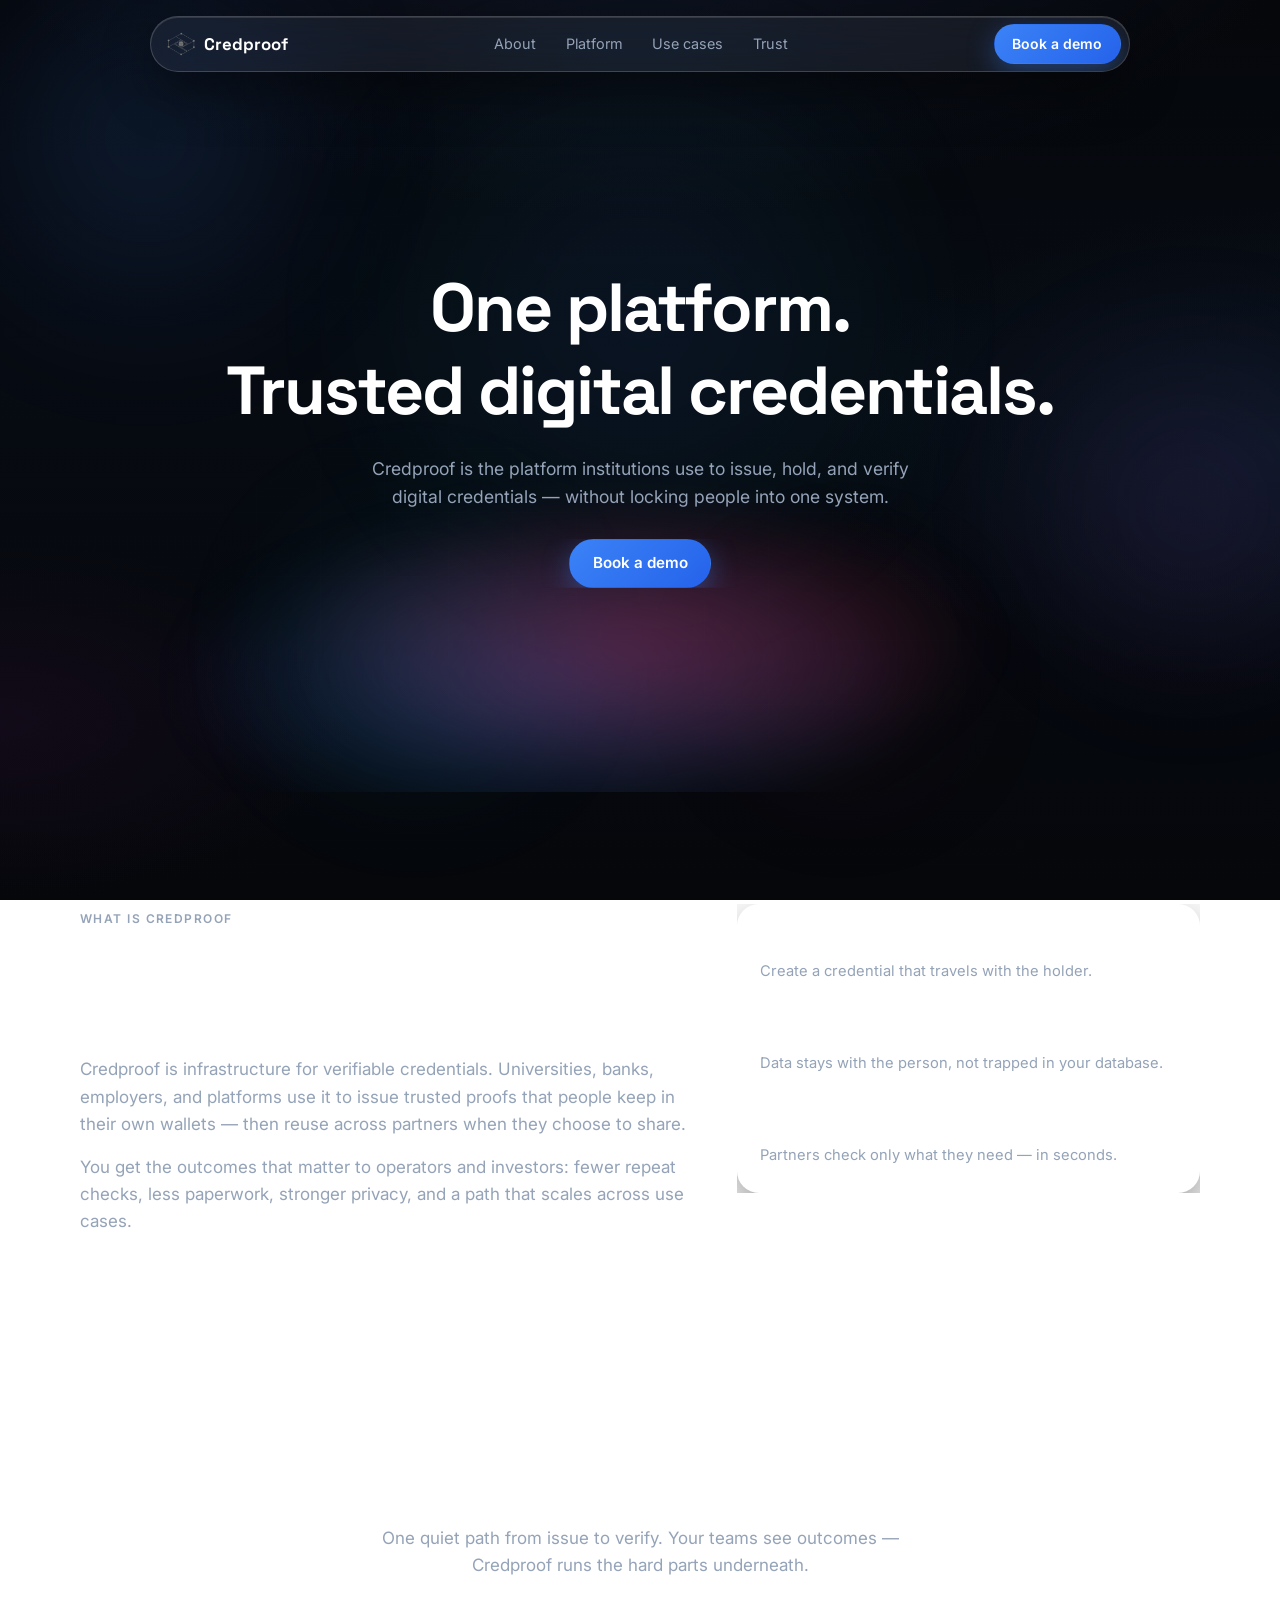
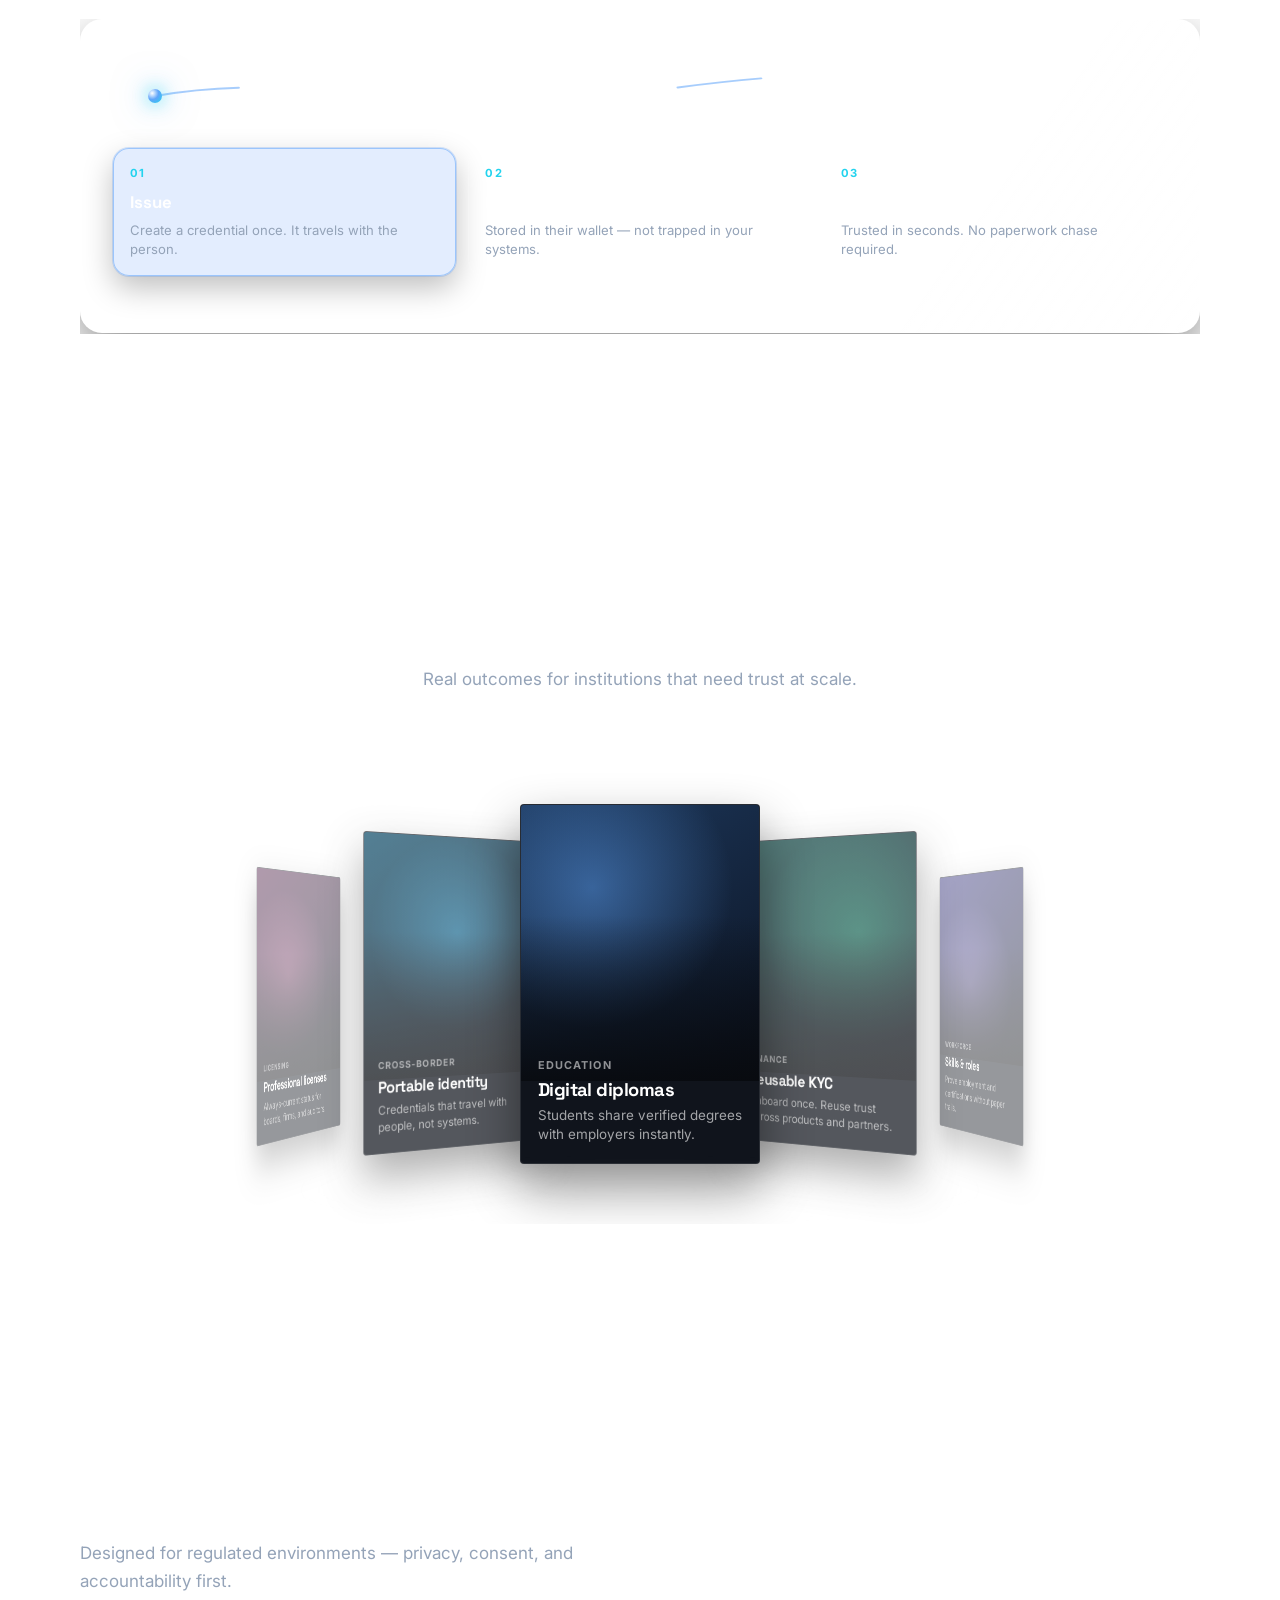
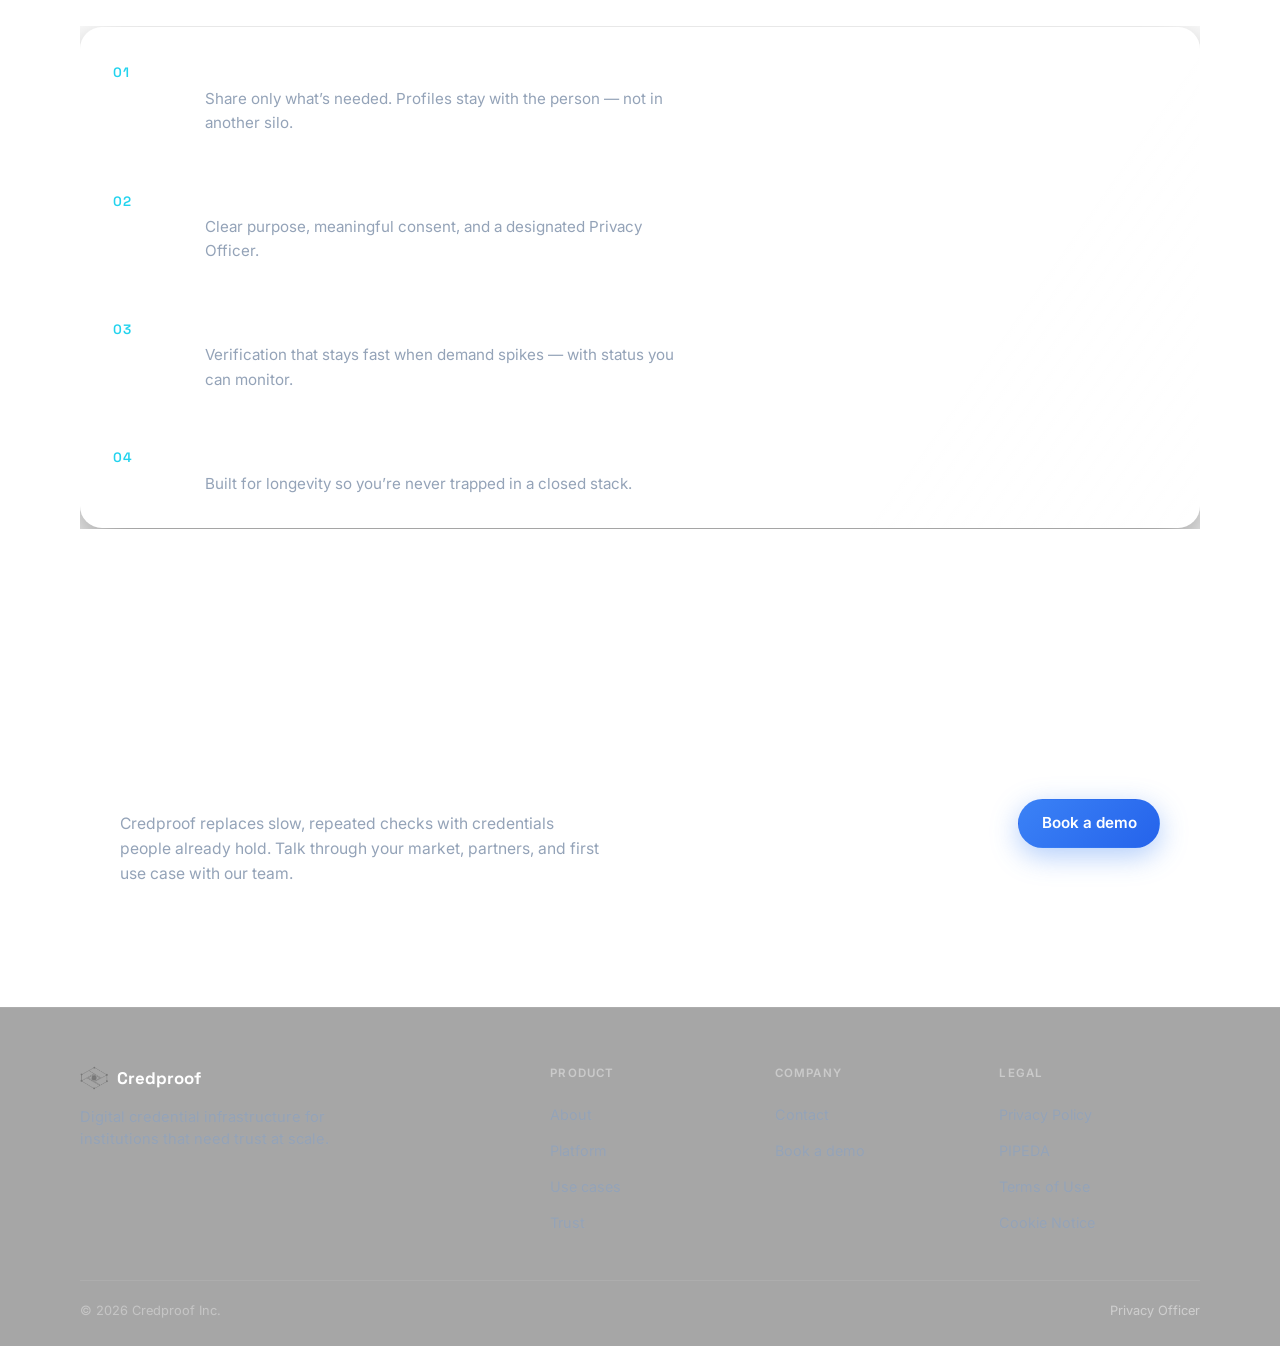
==== index.html @ b6bbc630 "init" ====
<!DOCTYPE html>
<html lang="en">
<head>
  <meta charset="UTF-8">
  <meta name="viewport" content="width=device-width, initial-scale=1.0">
  <meta name="description" content="Credproof — one platform to issue, hold, and verify digital credentials worldwide.">
  <title>Credproof — Digital Credentials, Made Simple</title>
  <link rel="preconnect" href="https://fonts.googleapis.com">
  <link rel="preconnect" href="https://fonts.gstatic.com" crossorigin>
  <link href="https://fonts.googleapis.com/css2?family=Inter:wght@400;500;600&family=Space+Grotesk:wght@500;600;700&display=swap" rel="stylesheet">
  <link rel="icon" href="assets/credproof-logo.png" type="image/png">
  <link rel="stylesheet" href="css/styles.css">
</head>
<body>
  <a class="sr-only" href="#main">Skip to content</a>

  <div class="ambient" aria-hidden="true">
    <div class="cursor-glow" id="cursor-glow"></div>
    <span class="orb orb-1"></span>
    <span class="orb orb-2"></span>
    <span class="orb orb-3"></span>
    <span class="orb orb-4"></span>
    <div class="bg-mesh"></div>
  </div>

  <header class="site-header" id="site-header">
    <div class="header-shell glass">
      <a href="#top" class="brand" aria-label="Credproof home">
        <img class="brand-mark" src="assets/credproof-logo.png" width="28" height="28" alt="">
        <span>Credproof</span>
      </a>

      <nav class="nav-desktop" aria-label="Primary">
        <a href="#about">About</a>
        <a href="#platform">Platform</a>
        <a href="#use-cases">Use cases</a>
        <a href="#trust">Trust</a>
      </nav>

      <div class="header-actions">
        <a href="#footer-cta" class="btn btn-primary btn-sm">Book a demo</a>
        <button class="nav-mobile-toggle" type="button" aria-label="Open menu" aria-expanded="false" aria-controls="mobile-nav">
          <svg class="icon-open" viewBox="0 0 24 24" fill="none" stroke="currentColor" stroke-width="1.75" aria-hidden="true"><path d="M4 7h16M4 12h16M4 17h16"/></svg>
          <svg class="icon-close" viewBox="0 0 24 24" fill="none" stroke="currentColor" stroke-width="1.75" aria-hidden="true"><path d="M6 6l12 12M18 6L6 18"/></svg>
        </button>
      </div>
    </div>
  </header>

  <div class="mobile-nav" id="mobile-nav" hidden>
    <nav aria-label="Mobile">
      <a href="#about">About</a>
      <a href="#platform">Platform</a>
      <a href="#use-cases">Use cases</a>
      <a href="#trust">Trust</a>
    </nav>
    <a href="#footer-cta" class="btn btn-primary">Book a demo</a>
  </div>

  <main id="main">
    <section id="top" class="hero">
      <div class="hero-glow" aria-hidden="true"></div>
      <div class="container hero-inner">
        <h1 class="hero-title" aria-label="One platform. Trusted digital credentials.">
          <span class="type-line" id="type-line-1"></span>
          <span class="type-line" id="type-line-2"></span>
        </h1>
        <p class="hero-sub reveal">
          Credproof is the platform institutions use to issue, hold, and verify
          digital credentials — without locking people into one system.
        </p>
        <div class="hero-actions reveal">
          <a href="#footer-cta" class="btn btn-primary btn-glow">Book a demo</a>
        </div>
      </div>
    </section>

    <!-- What is Credproof -->
    <section id="about" class="section about">
      <div class="container about-grid">
        <div class="about-copy reveal">
          <p class="eyebrow">What is Credproof</p>
          <h2 class="section-title">Digital credentials, without the lock-in</h2>
          <p>
            Credproof is infrastructure for verifiable credentials. Universities, banks,
            employers, and platforms use it to issue trusted proofs that people keep in
            their own wallets — then reuse across partners when they choose to share.
          </p>
          <p>
            You get the outcomes that matter to operators and investors: fewer repeat checks,
            less paperwork, stronger privacy, and a path that scales across use cases.
          </p>
        </div>
        <ul class="about-points glass reveal">
          <li>
            <strong>Issue once</strong>
            <span>Create a credential that travels with the holder.</span>
          </li>
          <li>
            <strong>Hold privately</strong>
            <span>Data stays with the person, not trapped in your database.</span>
          </li>
          <li>
            <strong>Verify fast</strong>
            <span>Partners check only what they need — in seconds.</span>
          </li>
        </ul>
      </div>
    </section>

    <!-- Platform — unique journey rail -->
    <section id="platform" class="section platform">
      <div class="container">
        <h2 class="section-title centered reveal">Keep the complexity hidden</h2>
        <p class="section-lead centered reveal">
          One quiet path from issue to verify. Your teams see outcomes —
          Credproof runs the hard parts underneath.
        </p>

        <div class="journey glass reveal" id="journey">
          <div class="panel-shine" aria-hidden="true"></div>

          <div class="journey-rail" aria-hidden="true">
            <svg class="journey-path" viewBox="0 0 1000 120" preserveAspectRatio="none">
              <path class="journey-path-track" d="M40 60 C 200 20, 300 100, 480 60 S 760 20, 960 60"/>
              <path class="journey-path-glow" d="M40 60 C 200 20, 300 100, 480 60 S 760 20, 960 60"/>
            </svg>
            <span class="journey-bead" id="journey-bead"></span>
          </div>

          <div class="journey-stations" id="journey-stations" role="tablist" aria-label="How Credproof works">
            <button class="journey-station is-active" type="button" role="tab" aria-selected="true" data-step="0">
              <span class="station-num">01</span>
              <strong>Issue</strong>
              <p>Create a credential once. It travels with the person.</p>
            </button>
            <button class="journey-station" type="button" role="tab" aria-selected="false" data-step="1">
              <span class="station-num">02</span>
              <strong>Hold</strong>
              <p>Stored in their wallet — not trapped in your systems.</p>
            </button>
            <button class="journey-station" type="button" role="tab" aria-selected="false" data-step="2">
              <span class="station-num">03</span>
              <strong>Verify</strong>
              <p>Trusted in seconds. No paperwork chase required.</p>
            </button>
          </div>
        </div>
      </div>
    </section>

    <!-- Use cases — curved coverflow -->
    <section id="use-cases" class="section use-cases">
      <div class="container">
        <h2 class="section-title centered reveal">Where Credproof fits</h2>
        <p class="section-lead centered reveal">Real outcomes for institutions that need trust at scale.</p>
      </div>

      <div class="coverflow reveal" id="coverflow" aria-label="Use cases carousel">
        <div class="coverflow-viewport">
          <div class="coverflow-track" id="coverflow-track">
            <article class="cover-card" data-tone="edu">
              <div class="cover-media"></div>
              <div class="cover-body">
                <span class="cover-tag">Education</span>
                <h3>Digital diplomas</h3>
                <p>Students share verified degrees with employers instantly.</p>
              </div>
            </article>
            <article class="cover-card" data-tone="fin">
              <div class="cover-media"></div>
              <div class="cover-body">
                <span class="cover-tag">Finance</span>
                <h3>Reusable KYC</h3>
                <p>Onboard once. Reuse trust across products and partners.</p>
              </div>
            </article>
            <article class="cover-card" data-tone="work">
              <div class="cover-media"></div>
              <div class="cover-body">
                <span class="cover-tag">Workforce</span>
                <h3>Skills &amp; roles</h3>
                <p>Prove employment and certifications without paper trails.</p>
              </div>
            </article>
            <article class="cover-card" data-tone="access">
              <div class="cover-media"></div>
              <div class="cover-body">
                <span class="cover-tag">Access</span>
                <h3>Age &amp; membership</h3>
                <p>Confirm eligibility at the door — privacy intact.</p>
              </div>
            </article>
            <article class="cover-card" data-tone="license">
              <div class="cover-media"></div>
              <div class="cover-body">
                <span class="cover-tag">Licensing</span>
                <h3>Professional licenses</h3>
                <p>Always-current status for boards, firms, and auditors.</p>
              </div>
            </article>
            <article class="cover-card" data-tone="border">
              <div class="cover-media"></div>
              <div class="cover-body">
                <span class="cover-tag">Cross-border</span>
                <h3>Portable identity</h3>
                <p>Credentials that travel with people, not systems.</p>
              </div>
            </article>
          </div>
          <div class="coverflow-reflection" aria-hidden="true"></div>
        </div>
      </div>
    </section>

    <!-- Trust -->
    <section id="trust" class="section trust">
      <div class="container">
        <div class="trust-head reveal">
          <h2 class="section-title">Trust is infrastructure</h2>
          <p class="section-lead">
            Designed for regulated environments — privacy, consent, and accountability first.
          </p>
        </div>

        <div class="trust-board glass reveal">
          <div class="panel-shine" aria-hidden="true"></div>
          <div class="trust-row">
            <span class="trust-index">01</span>
            <div class="trust-copy">
              <h3>Privacy by default</h3>
              <p>Share only what’s needed. Profiles stay with the person — not in another silo.</p>
            </div>
          </div>
          <div class="trust-row">
            <span class="trust-index">02</span>
            <div class="trust-copy">
              <h3>PIPEDA-aligned</h3>
              <p>Clear purpose, meaningful consent, and a designated Privacy Officer.</p>
            </div>
          </div>
          <div class="trust-row">
            <span class="trust-index">03</span>
            <div class="trust-copy">
              <h3>Reliable under load</h3>
              <p>Verification that stays fast when demand spikes — with status you can monitor.</p>
            </div>
          </div>
          <div class="trust-row">
            <span class="trust-index">04</span>
            <div class="trust-copy">
              <h3>Open standards</h3>
              <p>Built for longevity so you’re never trapped in a closed stack.</p>
            </div>
          </div>
        </div>
      </div>
    </section>

    <!-- Final CTA -->
    <section id="footer-cta" class="section final-cta">
      <div class="container">
        <div class="final-cta-band reveal">
          <div class="final-cta-copy">
            <h2>Less paperwork. More confidence.</h2>
            <p>
              Credproof replaces slow, repeated checks with credentials people already hold.
              Talk through your market, partners, and first use case with our team.
            </p>
          </div>
          <a href="mailto:demo@credproof.io" class="btn btn-primary btn-glow">Book a demo</a>
        </div>
      </div>
    </section>
  </main>

  <footer class="site-footer">
    <div class="container">
      <div class="footer-main">
        <div class="footer-brand">
          <a href="#top" class="brand" aria-label="Credproof home">
            <img class="brand-mark" src="assets/credproof-logo.png" width="28" height="28" alt="">
            <span>Credproof</span>
          </a>
          <p>Digital credential infrastructure for institutions that need trust at scale.</p>
        </div>
        <div class="footer-cols">
          <div>
            <h4>Product</h4>
            <a href="#about">About</a>
            <a href="#platform">Platform</a>
            <a href="#use-cases">Use cases</a>
            <a href="#trust">Trust</a>
          </div>
          <div>
            <h4>Company</h4>
            <a href="mailto:hello@credproof.io">Contact</a>
            <a href="mailto:demo@credproof.io">Book a demo</a>
          </div>
          <div>
            <h4>Legal</h4>
            <a href="privacy.html">Privacy Policy</a>
            <a href="privacy.html#pipeda">PIPEDA</a>
            <a href="privacy.html#terms">Terms of Use</a>
            <a href="privacy.html#cookies">Cookie Notice</a>
          </div>
        </div>
      </div>
      <div class="footer-bottom">
        <span>© 2026 Credproof Inc.</span>
        <a href="mailto:privacy@credproof.io">Privacy Officer</a>
      </div>
    </div>
  </footer>

  <script src="js/main.js" defer></script>
</body>
</html>
---- css/styles.css ----
/* Credproof — dark glassmorphism (mirror style) */

:root {
  --bg: #05070b;
  --bg-elevated: #0a0e14;
  --text: #f1f5f9;
  --text-muted: #94a3b8;
  --primary: #3b82f6;
  --primary-bright: #60a5fa;
  --accent: #22d3ee;
  --glass-bg: rgba(255, 255, 255, 0.06);
  --glass-bg-strong: rgba(255, 255, 255, 0.1);
  --glass-border: rgba(255, 255, 255, 0.18);
  --glass-highlight: rgba(255, 255, 255, 0.35);
  --radius-md: 16px;
  --radius-lg: 22px;
  --radius-xl: 28px;
  --radius-pill: 9999px;
  --font-display: "Space Grotesk", system-ui, -apple-system, sans-serif;
  --font-body: "Inter", system-ui, -apple-system, sans-serif;
  --ease: cubic-bezier(0.16, 1, 0.3, 1);
  --max: 1120px;
  --shadow-glass: 0 20px 50px rgba(0, 0, 0, 0.45), inset 0 1px 0 rgba(255, 255, 255, 0.12);
}

*,
*::before,
*::after {
  box-sizing: border-box;
  margin: 0;
  padding: 0;
}

html {
  scroll-behavior: smooth;
  scroll-padding-top: 96px;
}

@media (prefers-reduced-motion: reduce) {
  html {
    scroll-behavior: auto;
  }
}

body {
  font-family: var(--font-body);
  font-size: 1.0625rem;
  line-height: 1.6;
  color: var(--text);
  background:
    radial-gradient(ellipse 100% 80% at 50% -20%, #12182a 0%, transparent 55%),
    radial-gradient(ellipse 80% 60% at 100% 50%, #0a1520 0%, transparent 45%),
    radial-gradient(ellipse 70% 50% at 0% 80%, #120a18 0%, transparent 40%),
    linear-gradient(180deg, #05070b 0%, #070b12 40%, #05070b 100%);
  background-attachment: fixed;
  -webkit-font-smoothing: antialiased;
  overflow-x: hidden;
  min-height: 100vh;
  position: relative;
  isolation: isolate;
}

#main,
.site-header,
.site-footer,
.mobile-nav {
  position: relative;
  z-index: 1;
}

img,
svg {
  display: block;
  max-width: 100%;
}

a {
  color: inherit;
  text-decoration: none;
}

button {
  font: inherit;
  color: inherit;
  background: none;
  border: none;
  cursor: pointer;
}

h1,
h2,
h3 {
  font-family: var(--font-display);
  letter-spacing: -0.03em;
  line-height: 1.1;
  font-weight: 700;
}

:focus-visible {
  outline: 2px solid var(--primary-bright);
  outline-offset: 3px;
}

.sr-only {
  position: absolute;
  width: 1px;
  height: 1px;
  overflow: hidden;
  clip: rect(0, 0, 0, 0);
}

.container {
  width: min(100% - 2.5rem, var(--max));
  margin-inline: auto;
}

@media (min-width: 768px) {
  .container {
    width: min(100% - 4rem, var(--max));
  }
}

.section {
  padding-block: clamp(4rem, 10vw, 7rem);
  position: relative;
  z-index: 1;
}

.section + .section {
  /* keep clear air between major blocks */
  scroll-margin-top: 96px;
}

.section-title {
  font-size: clamp(1.75rem, 1.2rem + 2vw, 3rem);
  margin-bottom: 1rem;
  color: #fff;
}

.section-title.centered,
.section-lead.centered {
  text-align: center;
}

.section-lead {
  color: var(--text-muted);
  max-width: 36rem;
  margin-bottom: 2.5rem;
}

.section-lead.centered {
  margin-inline: auto;
}

.grad-text {
  background: linear-gradient(90deg, #60a5fa, #a78bfa, #22d3ee);
  background-size: 200% auto;
  -webkit-background-clip: text;
  background-clip: text;
  color: transparent;
  animation: gradient-shift 6s ease infinite;
}

@keyframes gradient-shift {
  0%,
  100% {
    background-position: 0% center;
  }
  50% {
    background-position: 100% center;
  }
}

/* Ambient orbs + cursor spotlight — always behind content */
.ambient {
  position: fixed;
  inset: 0;
  pointer-events: none;
  z-index: -1;
  overflow: hidden;
}

.bg-mesh {
  position: absolute;
  inset: 0;
  z-index: 1;
  background-image:
    linear-gradient(rgba(255, 255, 255, 0.02) 1px, transparent 1px),
    linear-gradient(90deg, rgba(255, 255, 255, 0.02) 1px, transparent 1px);
  background-size: 64px 64px;
  mask-image: radial-gradient(ellipse at center, #000 20%, transparent 75%);
  opacity: 0.35;
}

.cursor-glow {
  position: absolute;
  width: 720px;
  height: 720px;
  left: 0;
  top: 0;
  margin-left: -360px;
  margin-top: -360px;
  border-radius: 50%;
  background: radial-gradient(
    circle,
    rgba(59, 130, 246, 0.16) 0%,
    rgba(34, 211, 238, 0.06) 40%,
    transparent 70%
  );
  filter: blur(40px);
  opacity: 0.55;
  will-change: transform;
  z-index: 0;
}

.orb {
  position: absolute;
  border-radius: 50%;
  filter: blur(80px);
  opacity: 0.38;
  animation: orb-drift 18s var(--ease) infinite alternate;
}

.orb-1 {
  width: 420px;
  height: 420px;
  top: -8%;
  left: -5%;
  background: radial-gradient(circle, rgba(59, 130, 246, 0.55), transparent 70%);
}

.orb-2 {
  width: 380px;
  height: 380px;
  top: 35%;
  right: -8%;
  background: radial-gradient(circle, rgba(168, 85, 247, 0.4), transparent 70%);
  animation-duration: 22s;
  animation-delay: -4s;
}

.orb-3 {
  width: 320px;
  height: 320px;
  bottom: 10%;
  left: 20%;
  background: radial-gradient(circle, rgba(34, 211, 238, 0.35), transparent 70%);
  animation-duration: 26s;
  animation-delay: -8s;
}

.orb-4 {
  width: 280px;
  height: 280px;
  top: 60%;
  left: 55%;
  background: radial-gradient(circle, rgba(244, 63, 94, 0.25), transparent 70%);
  animation-duration: 20s;
  animation-delay: -2s;
}

@keyframes orb-drift {
  from {
    transform: translate(0, 0) scale(1);
  }
  to {
    transform: translate(40px, -30px) scale(1.12);
  }
}

/* Glass system */
.glass {
  position: relative;
  background: var(--glass-bg);
  border: 1px solid var(--glass-border);
  border-radius: var(--radius-lg);
  box-shadow: var(--shadow-glass);
  backdrop-filter: blur(18px) saturate(140%);
  -webkit-backdrop-filter: blur(18px) saturate(140%);
  overflow: hidden;
}

.glass-sm {
  border-radius: var(--radius-pill);
  padding: 0.45rem 1rem;
}

.panel-shine {
  position: absolute;
  inset: 0;
  background: linear-gradient(
    125deg,
    transparent 35%,
    rgba(255, 255, 255, 0.14) 48%,
    transparent 58%
  );
  background-size: 220% 220%;
  animation: shine-sweep 7s ease-in-out infinite;
  pointer-events: none;
  opacity: 0.7;
}

@keyframes shine-sweep {
  0%,
  100% {
    background-position: 120% 0;
  }
  50% {
    background-position: -20% 0;
  }
}

/* Buttons */
.btn {
  display: inline-flex;
  align-items: center;
  justify-content: center;
  min-height: 48px;
  padding: 0.7rem 1.4rem;
  font-size: 0.95rem;
  font-weight: 600;
  border-radius: var(--radius-pill);
  border: 1px solid transparent;
  transition: transform 180ms var(--ease), background 180ms var(--ease), box-shadow 180ms var(--ease), border-color 180ms var(--ease);
}

.btn:hover {
  transform: translateY(-2px);
}

.btn:active {
  transform: translateY(0);
}

.btn-sm {
  min-height: 40px;
  padding: 0.45rem 1.1rem;
  font-size: 0.875rem;
}

.btn-primary {
  background: linear-gradient(135deg, #3b82f6, #2563eb);
  color: #fff;
  box-shadow: 0 8px 28px rgba(59, 130, 246, 0.4);
}

.btn-primary:hover {
  box-shadow: 0 12px 36px rgba(59, 130, 246, 0.55);
}

.btn-glow {
  animation: btn-pulse 2.8s ease-in-out infinite;
}

@keyframes btn-pulse {
  0%,
  100% {
    box-shadow: 0 0 0 0 rgba(59, 130, 246, 0.45), 0 8px 28px rgba(59, 130, 246, 0.4);
  }
  50% {
    box-shadow: 0 0 0 10px rgba(59, 130, 246, 0), 0 12px 36px rgba(59, 130, 246, 0.5);
  }
}

.btn-glass {
  color: #fff;
  background: rgba(255, 255, 255, 0.06);
  border-color: rgba(255, 255, 255, 0.22);
  backdrop-filter: blur(12px);
  -webkit-backdrop-filter: blur(12px);
}

.btn-glass:hover {
  background: rgba(255, 255, 255, 0.12);
}

.btn-glass-wide {
  display: flex;
  width: calc(100% - 2.5rem);
  margin: 0 1.25rem 1.25rem;
  min-height: 44px;
  padding: 0.75rem 1rem;
  border: 1px solid rgba(255, 255, 255, 0.18);
  border-radius: var(--radius-pill);
  font-size: 0.9rem;
  font-weight: 600;
  color: #fff;
  background: rgba(255, 255, 255, 0.05);
  transition: background 180ms var(--ease);
}

.btn-glass-wide:hover {
  background: rgba(255, 255, 255, 0.12);
}

/* Header */
.site-header {
  position: fixed;
  top: 16px;
  left: 0;
  right: 0;
  z-index: 100;
  display: flex;
  justify-content: center;
  pointer-events: none;
}

.header-shell {
  pointer-events: auto;
  display: flex;
  align-items: center;
  justify-content: space-between;
  gap: 1rem;
  width: min(100% - 1.5rem, 980px);
  min-height: 56px;
  padding: 0.4rem 0.5rem 0.4rem 1rem;
  border-radius: var(--radius-pill);
  transition: box-shadow 250ms var(--ease), background 250ms var(--ease);
}

.site-header.is-scrolled .header-shell {
  background: rgba(10, 14, 20, 0.72);
  box-shadow: 0 16px 40px rgba(0, 0, 0, 0.4);
}

.brand {
  display: inline-flex;
  align-items: center;
  gap: 0.55rem;
  color: #fff;
  font-family: var(--font-display);
  font-weight: 700;
  font-size: 1.05rem;
}

.brand-mark {
  width: 28px;
  height: 28px;
  display: block;
  object-fit: contain;
  flex-shrink: 0;
  filter: brightness(1.55) contrast(1.05);
}

.nav-desktop {
  display: none;
  align-items: center;
  gap: 0.15rem;
}

.nav-desktop a {
  padding: 0.55rem 0.85rem;
  font-size: 0.9rem;
  color: var(--text-muted);
  border-radius: var(--radius-pill);
  transition: color 180ms var(--ease), background 180ms var(--ease);
}

.nav-desktop a:hover {
  color: #fff;
  background: rgba(255, 255, 255, 0.08);
}

.header-actions {
  display: flex;
  align-items: center;
  gap: 0.35rem;
}

.nav-mobile-toggle {
  width: 44px;
  height: 44px;
  display: grid;
  place-items: center;
  color: #fff;
  border-radius: 50%;
}

.nav-mobile-toggle svg {
  width: 20px;
  height: 20px;
}

.nav-mobile-toggle .icon-close {
  display: none;
}

.nav-mobile-toggle[aria-expanded="true"] .icon-open {
  display: none;
}

.nav-mobile-toggle[aria-expanded="true"] .icon-close {
  display: block;
}

@media (min-width: 860px) {
  .nav-desktop {
    display: flex;
  }

  .nav-mobile-toggle {
    display: none;
  }
}

.mobile-nav {
  position: fixed;
  inset: 0;
  z-index: 90;
  background: rgba(5, 7, 11, 0.92);
  backdrop-filter: blur(24px);
  -webkit-backdrop-filter: blur(24px);
  padding: 6rem 1.5rem 2rem;
  display: flex;
  flex-direction: column;
  gap: 0.5rem;
  opacity: 0;
  visibility: hidden;
  pointer-events: none;
  transition: opacity 300ms var(--ease), visibility 300ms;
}

.mobile-nav.is-open {
  opacity: 1;
  visibility: visible;
  pointer-events: auto;
}

.mobile-nav[hidden] {
  display: none !important;
}

.mobile-nav a {
  display: flex;
  align-items: center;
  min-height: 52px;
  font-family: var(--font-display);
  font-size: 1.35rem;
  font-weight: 600;
  color: #fff;
  border-bottom: 1px solid rgba(255, 255, 255, 0.08);
}

.mobile-nav .btn {
  margin-top: 1.5rem;
}

body.nav-open {
  overflow: hidden;
}

/* Hero */
.hero {
  position: relative;
  padding: 8.5rem 0 4.5rem;
  text-align: center;
  z-index: 1;
  overflow: hidden;
  min-height: min(88vh, 860px);
  display: flex;
  align-items: center;
}

.hero-glow {
  position: absolute;
  left: 50%;
  bottom: -5%;
  width: min(900px, 140vw);
  height: 380px;
  transform: translateX(-50%);
  background:
    radial-gradient(ellipse at center, rgba(180, 40, 80, 0.4), transparent 55%),
    radial-gradient(ellipse at 40% 60%, rgba(59, 130, 246, 0.3), transparent 50%);
  filter: blur(24px);
  pointer-events: none;
  animation: glow-breathe 8s ease-in-out infinite;
}

@keyframes glow-breathe {
  0%,
  100% {
    opacity: 0.7;
    transform: translateX(-50%) scale(1);
  }
  50% {
    opacity: 1;
    transform: translateX(-50%) scale(1.08);
  }
}

.hero-inner {
  position: relative;
  z-index: 1;
  width: 100%;
}

.hero-title {
  font-size: clamp(2.4rem, 1.4rem + 4vw, 4.25rem);
  color: #fff;
  margin-bottom: 1.25rem;
  min-height: 2.45em;
  display: flex;
  flex-direction: column;
  align-items: center;
  justify-content: center;
  gap: 0.08em;
  position: relative;
}

.type-line {
  display: block;
  white-space: pre-wrap;
  min-height: 1.15em;
}

.type-caret {
  display: inline-block;
  width: 2px;
  height: 0.85em;
  margin-left: 3px;
  background: var(--primary-bright);
  vertical-align: -0.05em;
  animation: caret-blink 1s steps(1) infinite;
}

.hero-title.is-done .type-caret {
  opacity: 0;
  animation: none;
}

@keyframes caret-blink {
  0%,
  45% { opacity: 1; }
  50%,
  100% { opacity: 0; }
}

.hero-sub {
  max-width: 34rem;
  margin: 0 auto 1.75rem;
  color: var(--text-muted);
  font-size: 1.1rem;
}

.hero-actions {
  display: flex;
  flex-wrap: wrap;
  justify-content: center;
  gap: 0.75rem;
}

.eyebrow {
  display: inline-block;
  font-size: 0.75rem;
  font-weight: 600;
  letter-spacing: 0.12em;
  text-transform: uppercase;
  color: var(--accent);
  margin-bottom: 0.85rem;
}

.about-grid {
  display: grid;
  gap: 1.75rem;
  align-items: start;
}

@media (min-width: 900px) {
  .about-grid {
    grid-template-columns: 1.2fr 0.9fr;
    gap: 2.5rem;
  }
}

.about-copy p + p {
  margin-top: 1rem;
  color: var(--text-muted);
}

.about-copy > p {
  color: var(--text-muted);
}

.about-copy .section-title {
  margin-bottom: 1rem;
}

.about-points {
  list-style: none;
  padding: 0.35rem 0;
}

.about-points li {
  display: grid;
  gap: 0.25rem;
  padding: 1.15rem 1.35rem;
  border-bottom: 1px solid rgba(255, 255, 255, 0.08);
  position: relative;
  z-index: 1;
}

.about-points li:last-child {
  border-bottom: none;
}

.about-points strong {
  font-family: var(--font-display);
  font-size: 1.05rem;
  color: #fff;
}

.about-points span {
  font-size: 0.92rem;
  color: var(--text-muted);
}

.metrics-band {
  display: none;
}

/* Floating glass hero stage */
.hero-stage {
  position: relative;
  max-width: 720px;
  margin: 0 auto;
  min-height: 280px;
  display: grid;
  place-items: center;
}

.glass-panel {
  text-align: left;
  padding: 1.15rem 1.25rem;
  color: #fff;
}

.glass-panel strong {
  display: block;
  font-family: var(--font-display);
  font-size: 1rem;
  margin: 0.2rem 0 0.45rem;
}

.panel-kicker {
  font-size: 0.7rem;
  font-weight: 700;
  letter-spacing: 0.1em;
  text-transform: uppercase;
  color: var(--accent);
}

.panel-status {
  font-size: 0.78rem;
  font-weight: 600;
  color: var(--text-muted);
}

.panel-status.ok {
  color: #34d399;
}

.float-a,
.float-b,
.float-c {
  --tilt-x: 0px;
  --tilt-y: 0px;
  position: absolute;
  width: min(240px, 70%);
  animation: float-y 8s cubic-bezier(0.45, 0.05, 0.55, 0.95) infinite;
  transition: --tilt-x 280ms cubic-bezier(0.22, 1, 0.36, 1), --tilt-y 280ms cubic-bezier(0.22, 1, 0.36, 1);
}

.float-a {
  top: 8%;
  left: 0;
  animation-delay: 0s;
}

.float-b {
  position: relative;
  width: min(340px, 88%);
  z-index: 2;
  animation-duration: 9s;
  animation-delay: -1.5s;
}

.float-c {
  bottom: 4%;
  right: 0;
  animation-delay: -3s;
}

@keyframes float-y {
  0%,
  100% {
    transform: translate(var(--tilt-x), calc(var(--tilt-y) + 0px));
  }
  50% {
    transform: translate(var(--tilt-x), calc(var(--tilt-y) - 8px));
  }
}

.panel-main .panel-row {
  display: flex;
  align-items: center;
  gap: 0.85rem;
  margin-bottom: 1rem;
}

.panel-main .panel-row p {
  font-size: 0.8rem;
  color: var(--text-muted);
}

.avatar {
  width: 40px;
  height: 40px;
  border-radius: 12px;
  display: grid;
  place-items: center;
  font-weight: 700;
  background: linear-gradient(135deg, #3b82f6, #22d3ee);
  flex-shrink: 0;
}

.panel-flow {
  display: flex;
  align-items: center;
  gap: 0.35rem;
  flex-wrap: wrap;
}

.chip {
  font-size: 0.7rem;
  font-weight: 600;
  padding: 0.3rem 0.55rem;
  border-radius: var(--radius-pill);
  border: 1px solid rgba(255, 255, 255, 0.15);
  background: rgba(255, 255, 255, 0.06);
  color: var(--text-muted);
}

.chip.accent {
  color: #fff;
  background: rgba(59, 130, 246, 0.35);
  border-color: rgba(59, 130, 246, 0.5);
}

.flow-line {
  width: 18px;
  height: 2px;
  background: linear-gradient(90deg, transparent, rgba(255, 255, 255, 0.5), transparent);
  background-size: 200% 100%;
  animation: line-pulse 2s linear infinite;
}

@keyframes line-pulse {
  from {
    background-position: 100% 0;
  }
  to {
    background-position: -100% 0;
  }
}

/* Metrics */
.metrics-band {
  padding-block: clamp(3rem, 7vw, 5rem);
}

.metrics-row {
  display: grid;
  grid-template-columns: 1fr;
  gap: 1rem;
}

@media (min-width: 720px) {
  .metrics-row {
    grid-template-columns: repeat(3, 1fr);
  }
}

.metric {
  text-align: center;
  padding: 1.75rem 1.25rem;
  transition: transform 250ms var(--ease), border-color 250ms var(--ease);
}

.metric:hover {
  transform: translateY(-4px);
  border-color: rgba(255, 255, 255, 0.3);
}

.metric-value {
  font-family: var(--font-display);
  font-size: clamp(2.5rem, 1.5rem + 3vw, 3.75rem);
  font-weight: 700;
  letter-spacing: -0.04em;
  line-height: 1;
  margin-bottom: 0.5rem;
  font-variant-numeric: tabular-nums;
}

.metric-grad-1 {
  background: linear-gradient(135deg, #fb923c, #f43f5e);
  -webkit-background-clip: text;
  background-clip: text;
  color: transparent;
}

.metric-grad-2 {
  background: linear-gradient(135deg, #fbbf24, #f97316);
  -webkit-background-clip: text;
  background-clip: text;
  color: transparent;
}

.metric-grad-3 {
  background: linear-gradient(135deg, #a78bfa, #ec4899);
  -webkit-background-clip: text;
  background-clip: text;
  color: transparent;
}

.metric-label {
  color: var(--text-muted);
  font-size: 0.95rem;
}

/* Platform journey (unique — not Trinsic tabs/stack) */
.journey {
  padding: 1.5rem 1.25rem 1.75rem;
  margin-bottom: 2.5rem;
}

@media (min-width: 768px) {
  .journey {
    padding: 2rem 2rem 2.25rem;
  }
}

.journey-rail {
  position: relative;
  height: 88px;
  margin-bottom: 0.5rem;
  display: none;
}

@media (min-width: 768px) {
  .journey-rail {
    display: block;
  }
}

.journey-path {
  width: 100%;
  height: 100%;
  overflow: visible;
}

.journey-path-track {
  fill: none;
  stroke: rgba(255, 255, 255, 0.12);
  stroke-width: 2;
}

.type-caret,
  .journey-path-glow {
  fill: none;
  stroke: rgba(96, 165, 250, 0.55);
  stroke-width: 2.5;
  stroke-linecap: round;
  stroke-dasharray: 80 420;
  animation: path-dash 4s linear infinite;
}

@keyframes path-dash {
  to { stroke-dashoffset: -500; }
}

.journey-bead {
  position: absolute;
  top: 50%;
  left: 4%;
  width: 14px;
  height: 14px;
  margin: -7px 0 0 -7px;
  border-radius: 50%;
  background: radial-gradient(circle at 30% 30%, #fff, #60a5fa 45%, #22d3ee);
  box-shadow: 0 0 18px rgba(34, 211, 238, 0.8), 0 0 36px rgba(59, 130, 246, 0.5);
  transition: left 950ms cubic-bezier(0.22, 1, 0.36, 1), top 950ms cubic-bezier(0.22, 1, 0.36, 1);
  z-index: 2;
}

.journey-stations {
  display: grid;
  grid-template-columns: 1fr 1fr;
  gap: 0.65rem;
  margin-bottom: 1.25rem;
  position: relative;
  z-index: 1;
}

@media (min-width: 900px) {
  .journey-stations {
    grid-template-columns: repeat(3, 1fr);
    gap: 0.75rem;
  }
}

.journey-station {
  text-align: left;
  padding: 1rem;
  border-radius: var(--radius-md);
  border: 1px solid rgba(255, 255, 255, 0.1);
  background: rgba(255, 255, 255, 0.03);
  transition: border-color 450ms cubic-bezier(0.22, 1, 0.36, 1), background 450ms cubic-bezier(0.22, 1, 0.36, 1), transform 450ms cubic-bezier(0.22, 1, 0.36, 1), box-shadow 450ms cubic-bezier(0.22, 1, 0.36, 1);
}

.journey-station:hover {
  border-color: rgba(255, 255, 255, 0.22);
  transform: translateY(-2px);
}

.journey-station.is-active {
  border-color: rgba(96, 165, 250, 0.55);
  background: rgba(59, 130, 246, 0.14);
  box-shadow: 0 0 0 1px rgba(59, 130, 246, 0.2), 0 12px 30px rgba(0, 0, 0, 0.25);
}

.station-num {
  display: block;
  font-size: 0.7rem;
  font-weight: 700;
  letter-spacing: 0.12em;
  color: var(--accent);
  margin-bottom: 0.35rem;
}

.journey-station strong {
  display: block;
  font-family: var(--font-display);
  font-size: 1.05rem;
  color: #fff;
  margin-bottom: 0.35rem;
}

.journey-station p {
  font-size: 0.82rem;
  color: var(--text-muted);
  line-height: 1.45;
}

.journey-stage {
  display: grid;
  gap: 1.25rem;
  align-items: center;
  padding: 1.25rem;
  border-radius: var(--radius-md);
  border: 1px solid rgba(255, 255, 255, 0.1);
  background: rgba(0, 0, 0, 0.25);
  position: relative;
  z-index: 1;
}

@media (min-width: 700px) {
  .journey-stage {
    grid-template-columns: 1fr auto;
    padding: 1.5rem 1.75rem;
  }
}

.journey-label {
  display: inline-block;
  font-size: 0.72rem;
  font-weight: 700;
  letter-spacing: 0.12em;
  text-transform: uppercase;
  color: var(--accent);
  margin-bottom: 0.5rem;
}

.journey-copy h3 {
  font-size: clamp(1.25rem, 1rem + 1vw, 1.65rem);
  margin-bottom: 0.5rem;
  color: #fff;
}

.journey-copy p {
  color: var(--text-muted);
  max-width: 40ch;
}

.journey-copy.is-fading h3,
.journey-copy.is-fading p,
.journey-copy.is-fading .journey-label {
  opacity: 0;
}

.journey-copy h3,
.journey-copy p,
.journey-copy .journey-label {
  transition: opacity 450ms cubic-bezier(0.22, 1, 0.36, 1);
}

.meter-ring {
  position: relative;
  width: 110px;
  height: 110px;
}

.meter-ring svg {
  width: 100%;
  height: 100%;
  transform: rotate(-90deg);
}

.meter-bg {
  fill: none;
  stroke: rgba(255, 255, 255, 0.1);
  stroke-width: 8;
}

.meter-fg {
  fill: none;
  stroke: #60a5fa;
  stroke-width: 8;
  stroke-linecap: round;
  stroke-dasharray: 327;
  stroke-dashoffset: 245;
  transition: stroke-dashoffset 950ms cubic-bezier(0.22, 1, 0.36, 1);
}

.meter-text {
  position: absolute;
  inset: 0;
  display: grid;
  place-items: center;
  font-family: var(--font-display);
  font-size: 1.5rem;
  font-weight: 700;
  color: #fff;
}

/* Use cases — curved coverflow */
.use-cases {
  overflow: hidden;
  padding-block: clamp(4.5rem, 9vw, 7.5rem);
}

.use-cases .container {
  margin-bottom: clamp(2rem, 4vw, 3.25rem);
}

.coverflow {
  position: relative;
  z-index: 1;
  width: 100%;
  max-width: 1200px;
  margin: 0 auto;
  padding-inline: clamp(1.25rem, 4vw, 3rem);
  margin-block: clamp(0.5rem, 2vw, 1.5rem);
}

.coverflow-viewport {
  position: relative;
  height: clamp(380px, 52vw, 480px);
  perspective: 1400px;
  perspective-origin: 50% 45%;
  overflow: visible;
  margin-inline: auto;
}

.coverflow-track {
  position: absolute;
  inset: 0;
  transform-style: preserve-3d;
}

.cover-card {
  position: absolute;
  top: 50%;
  left: 50%;
  width: min(240px, 58vw);
  height: min(360px, 78vw);
  margin: 0;
  border-radius: 4px;
  overflow: hidden;
  background: #10141c;
  border: 1px solid rgba(255, 255, 255, 0.1);
  box-shadow: 0 24px 50px rgba(0, 0, 0, 0.45);
  transform-origin: center center;
  will-change: transform, opacity, filter;
  backface-visibility: hidden;
  display: flex;
  flex-direction: column;
  cursor: pointer;
}

.cover-media {
  flex: 1;
  min-height: 58%;
  background-size: cover;
  background-position: center;
  position: relative;
}

.cover-media::after {
  content: '';
  position: absolute;
  inset: 0;
  background: linear-gradient(180deg, transparent 40%, rgba(8, 10, 14, 0.92) 100%);
}

.cover-card[data-tone='edu'] .cover-media {
  background-image:
    radial-gradient(circle at 30% 30%, rgba(96, 165, 250, 0.45), transparent 55%),
    linear-gradient(145deg, #1e3a5f, #0b1220);
}

.cover-card[data-tone='fin'] .cover-media {
  background-image:
    radial-gradient(circle at 70% 40%, rgba(52, 211, 153, 0.35), transparent 55%),
    linear-gradient(145deg, #134e4a, #0b1220);
}

.cover-card[data-tone='work'] .cover-media {
  background-image:
    radial-gradient(circle at 40% 60%, rgba(167, 139, 250, 0.4), transparent 55%),
    linear-gradient(145deg, #312e81, #0b1220);
}

.cover-card[data-tone='access'] .cover-media {
  background-image:
    radial-gradient(circle at 60% 30%, rgba(251, 146, 60, 0.35), transparent 55%),
    linear-gradient(145deg, #7c2d12, #0b1220);
}

.cover-card[data-tone='license'] .cover-media {
  background-image:
    radial-gradient(circle at 35% 50%, rgba(244, 114, 182, 0.35), transparent 55%),
    linear-gradient(145deg, #4a1942, #0b1220);
}

.cover-card[data-tone='border'] .cover-media {
  background-image:
    radial-gradient(circle at 50% 40%, rgba(56, 189, 248, 0.4), transparent 55%),
    linear-gradient(145deg, #0e4d6a, #0b1220);
}

.cover-body {
  position: relative;
  z-index: 1;
  padding: 1rem 1.05rem 1.15rem;
  margin-top: -2.5rem;
}

.cover-tag {
  display: block;
  font-size: 0.68rem;
  font-weight: 700;
  letter-spacing: 0.1em;
  text-transform: uppercase;
  color: rgba(255, 255, 255, 0.55);
  margin-bottom: 0.35rem;
}

.cover-card h3 {
  font-size: 1.15rem;
  color: #fff;
  margin-bottom: 0.35rem;
}

.cover-card p {
  font-size: 0.84rem;
  color: rgba(255, 255, 255, 0.62);
  line-height: 1.45;
}

.coverflow-reflection {
  position: absolute;
  left: 15%;
  right: 15%;
  bottom: 2%;
  height: 48px;
  background: radial-gradient(ellipse at center, rgba(255, 255, 255, 0.12), transparent 70%);
  filter: blur(12px);
  pointer-events: none;
  opacity: 0.7;
}

.coverflow-controls,
.cover-nav,
.cover-dots,
.cover-dot {
  display: none !important;
}

/* Trust */
/* Trust — editorial board, not cards */
.trust-head {
  max-width: 36rem;
  margin-bottom: 2rem;
}

.trust-head .section-lead {
  margin-bottom: 0;
}

.trust-board {
  padding: 0.35rem 0;
}

.trust-row {
  display: grid;
  grid-template-columns: 3.5rem 1fr;
  gap: 1rem 1.25rem;
  align-items: start;
  padding: 1.35rem 1.5rem;
  border-bottom: 1px solid rgba(255, 255, 255, 0.08);
  position: relative;
  z-index: 1;
  transition: background 350ms cubic-bezier(0.22, 1, 0.36, 1);
}

.trust-row:last-child {
  border-bottom: none;
}

.trust-row:hover {
  background: rgba(255, 255, 255, 0.03);
}

.trust-index {
  font-family: var(--font-display);
  font-size: 0.85rem;
  font-weight: 600;
  letter-spacing: 0.06em;
  color: var(--accent);
  padding-top: 0.2rem;
}

.trust-copy h3 {
  font-size: 1.15rem;
  font-weight: 600;
  margin-bottom: 0.35rem;
  color: #fff;
}

.trust-copy p {
  font-size: 0.95rem;
  color: var(--text-muted);
  max-width: 48ch;
}

@media (min-width: 800px) {
  .trust-row {
    grid-template-columns: 4.5rem 1fr;
    padding: 1.6rem 2rem;
  }

  .trust-copy h3 {
    font-size: 1.25rem;
  }
}

.trust-actions,
.trust-grid,
.trust-card {
  display: none;
}

/* Closing CTA — split band, not another centered glass card */
.final-cta {
  padding-block: clamp(3rem, 7vw, 5rem);
}

.final-cta-band {
  display: flex;
  flex-direction: column;
  gap: 1.5rem;
  align-items: flex-start;
  padding: clamp(1.75rem, 4vw, 2.5rem);
  border-top: 1px solid rgba(255, 255, 255, 0.12);
  border-bottom: 1px solid rgba(255, 255, 255, 0.12);
}

@media (min-width: 800px) {
  .final-cta-band {
    flex-direction: row;
    align-items: center;
    justify-content: space-between;
    gap: 2.5rem;
  }
}

.final-cta-copy h2 {
  font-size: clamp(1.5rem, 1.1rem + 1.4vw, 2.25rem);
  margin-bottom: 0.65rem;
  color: #fff;
}

.final-cta-copy p {
  color: var(--text-muted);
  max-width: 48ch;
  font-size: 0.98rem;
}

.final-cta-band .btn {
  flex-shrink: 0;
}

/* Standard multi-column footer */
.site-footer {
  position: relative;
  z-index: 1;
  padding: 3.5rem 0 1.5rem;
  border-top: 1px solid rgba(255, 255, 255, 0.08);
  background: rgba(0, 0, 0, 0.35);
}

.footer-main {
  display: grid;
  gap: 2.5rem;
  padding-bottom: 2.5rem;
}

@media (min-width: 860px) {
  .footer-main {
    grid-template-columns: 1.3fr 2fr;
    gap: 3rem;
  }
}

.footer-brand .brand {
  margin-bottom: 0.85rem;
}

.footer-brand p {
  font-size: 0.92rem;
  color: var(--text-muted);
  max-width: 32ch;
  line-height: 1.55;
}

.footer-cols {
  display: grid;
  grid-template-columns: repeat(3, minmax(0, 1fr));
  gap: 1.5rem;
}

.footer-cols h4 {
  font-family: var(--font-body);
  font-size: 0.72rem;
  font-weight: 600;
  letter-spacing: 0.1em;
  text-transform: uppercase;
  color: rgba(255, 255, 255, 0.4);
  margin-bottom: 0.85rem;
}

.footer-cols a {
  display: flex;
  align-items: center;
  min-height: 36px;
  font-size: 0.9rem;
  color: var(--text-muted);
  transition: color 180ms var(--ease);
}

.footer-cols a:hover {
  color: #fff;
}

.footer-bottom {
  display: flex;
  flex-wrap: wrap;
  justify-content: space-between;
  gap: 0.75rem;
  padding-top: 1.25rem;
  border-top: 1px solid rgba(255, 255, 255, 0.08);
  font-size: 0.8rem;
  color: rgba(255, 255, 255, 0.35);
}

.footer-bottom a {
  color: rgba(255, 255, 255, 0.45);
  transition: color 180ms var(--ease);
}

.footer-bottom a:hover {
  color: #fff;
}

@media (max-width: 600px) {
  .footer-cols {
    grid-template-columns: 1fr 1fr;
  }
}

/* Legal / privacy page */
.legal-page .legal-main {
  position: relative;
  z-index: 1;
  padding: 7.5rem 0 4rem;
  max-width: 760px;
}

.legal-meta {
  font-size: 0.85rem;
  color: var(--text-muted);
  margin-bottom: 0.75rem;
}

.legal-page h1 {
  font-size: clamp(2rem, 1.4rem + 2vw, 3rem);
  margin-bottom: 1rem;
}

.legal-intro {
  color: var(--text-muted);
  margin-bottom: 1.75rem;
}

.legal-toc {
  display: flex;
  flex-wrap: wrap;
  gap: 0.5rem;
  padding: 1rem;
  margin-bottom: 1.5rem;
}

.legal-toc a {
  min-height: 40px;
  display: inline-flex;
  align-items: center;
  padding: 0.4rem 0.9rem;
  border-radius: var(--radius-pill);
  border: 1px solid rgba(255, 255, 255, 0.14);
  font-size: 0.85rem;
  font-weight: 600;
  color: var(--text-muted);
  transition: background 180ms var(--ease), color 180ms var(--ease);
}

.legal-toc a:hover {
  color: #fff;
  background: rgba(255, 255, 255, 0.08);
}

.legal-block {
  padding: 1.5rem 1.35rem;
  margin-bottom: 1rem;
}

.legal-block h2 {
  font-size: 1.35rem;
  margin-bottom: 0.85rem;
}

.legal-block h3 {
  font-size: 1.05rem;
  margin: 1.1rem 0 0.5rem;
}

.legal-block p,
.legal-block li {
  color: var(--text-muted);
  font-size: 0.95rem;
}

.legal-block p + p {
  margin-top: 0.75rem;
}

.legal-block ul {
  margin: 0.65rem 0 0.85rem 1.1rem;
  list-style: disc;
}

.legal-block li + li {
  margin-top: 0.35rem;
}

.legal-block a {
  color: var(--primary-bright);
  text-decoration: underline;
  text-underline-offset: 2px;
}

.legal-note {
  margin-top: 1rem !important;
  padding: 0.85rem 1rem;
  border-radius: 12px;
  border: 1px dashed rgba(251, 191, 36, 0.35);
  background: rgba(251, 191, 36, 0.08);
  color: #fde68a !important;
  font-size: 0.88rem !important;
}

/* Reveal */
.reveal {
  opacity: 0;
  clip-path: inset(8% 0 0 0);
  transition: opacity 550ms var(--ease), clip-path 550ms var(--ease);
}

.reveal.is-visible {
  opacity: 1;
  clip-path: inset(0 0 0 0);
}

@media (prefers-reduced-motion: reduce) {
  .reveal {
    opacity: 1;
    clip-path: none;
    transition: none;
  }

  .orb,
  .panel-shine,
  .hero-glow,
  .btn-glow,
  .pulse-dot,
  .flow-line,
  .marquee-track,
  .grad-text,
  .type-caret,
  .journey-path-glow {
    animation: none !important;
  }

  .cursor-glow {
    display: none;
  }

  .btn:hover,
  .metric:hover,
  .feature-mini:hover,
  .trust-card:hover,
  .resource-card:hover,
  .journey-station:hover {
    transform: none;
  }
}
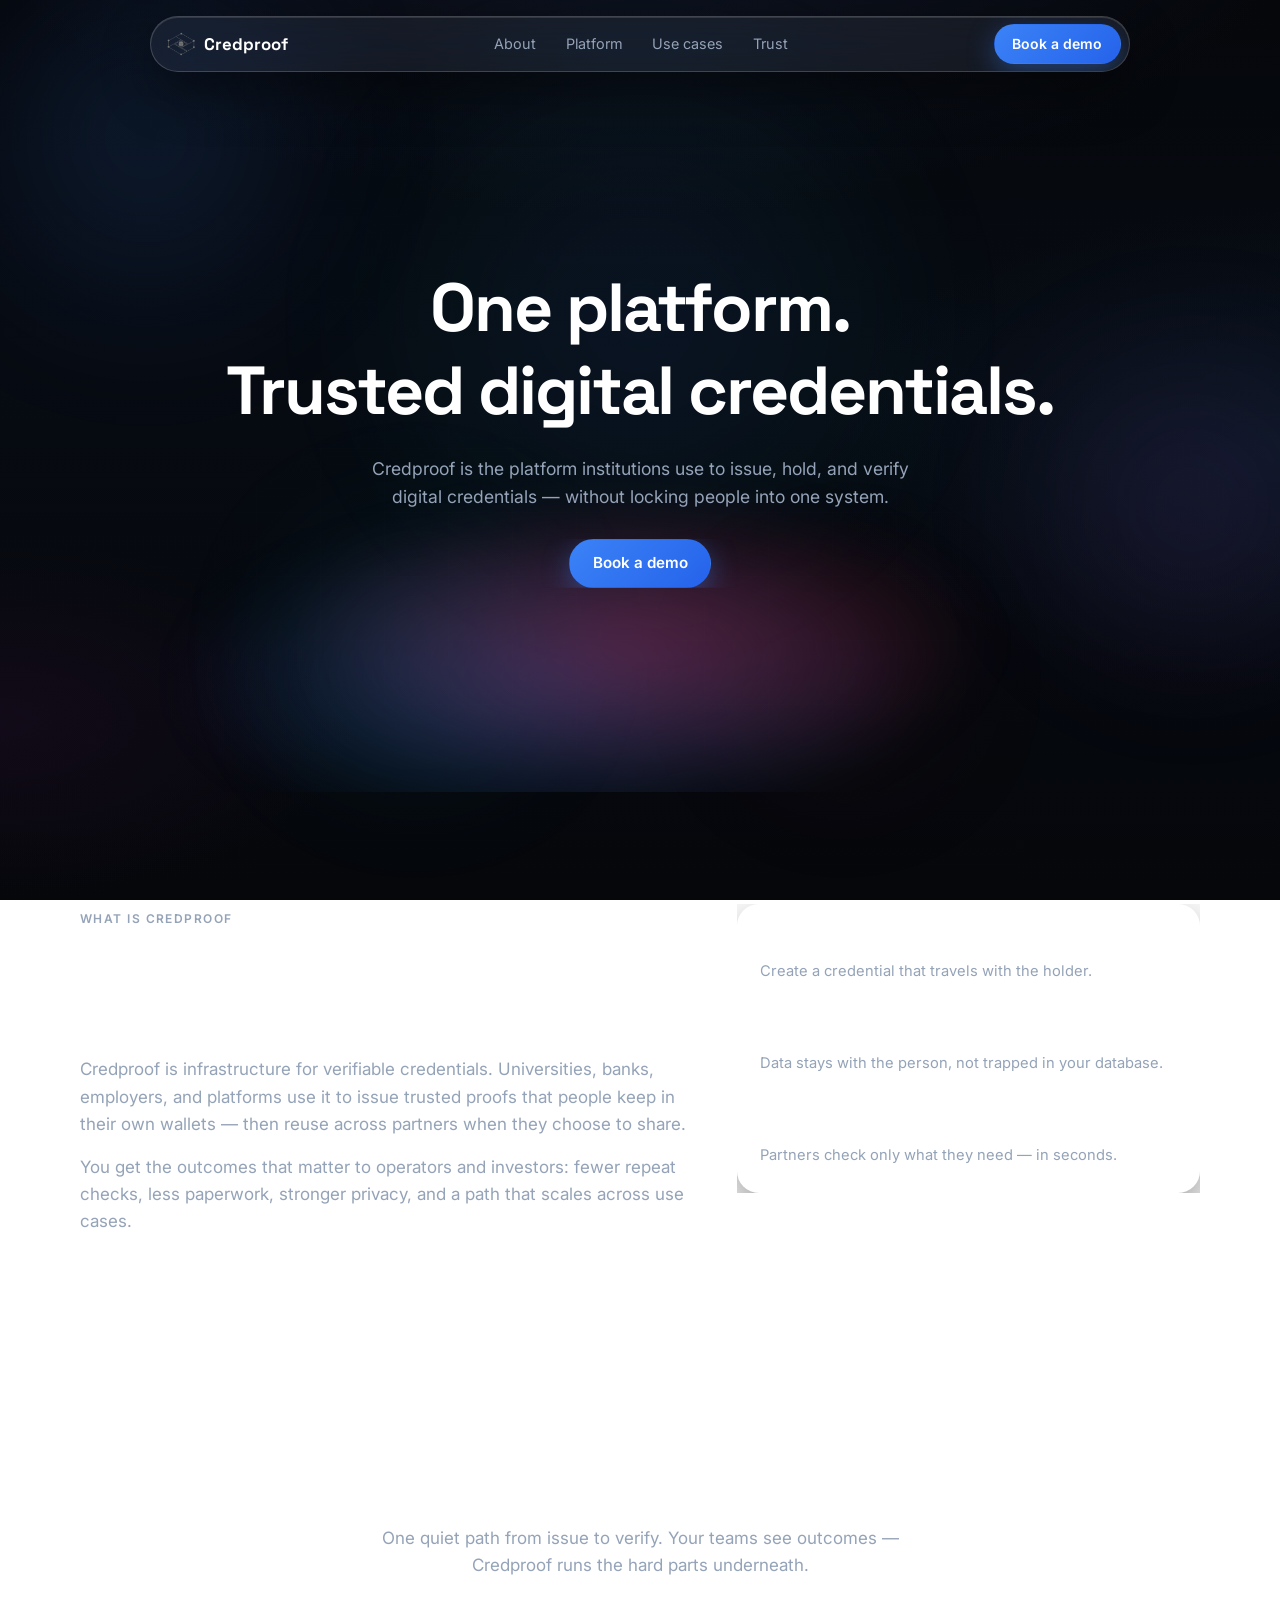
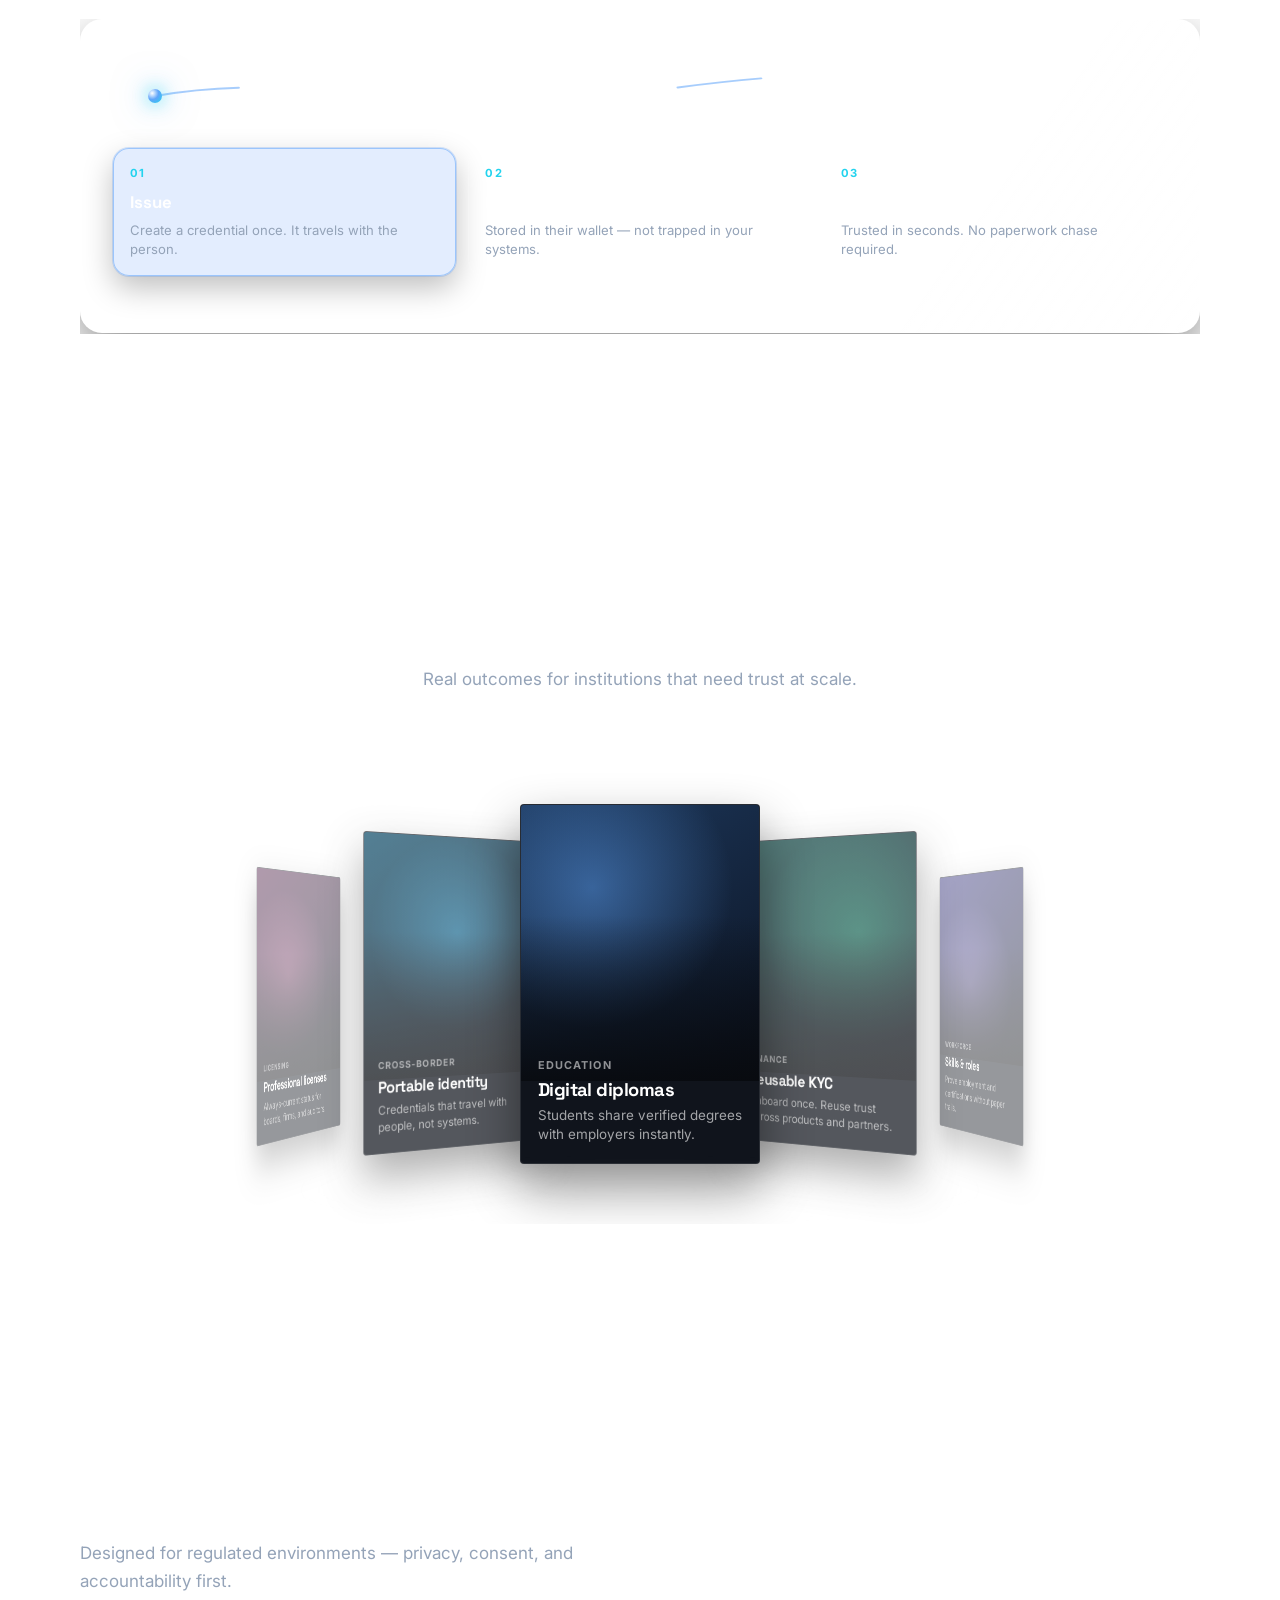
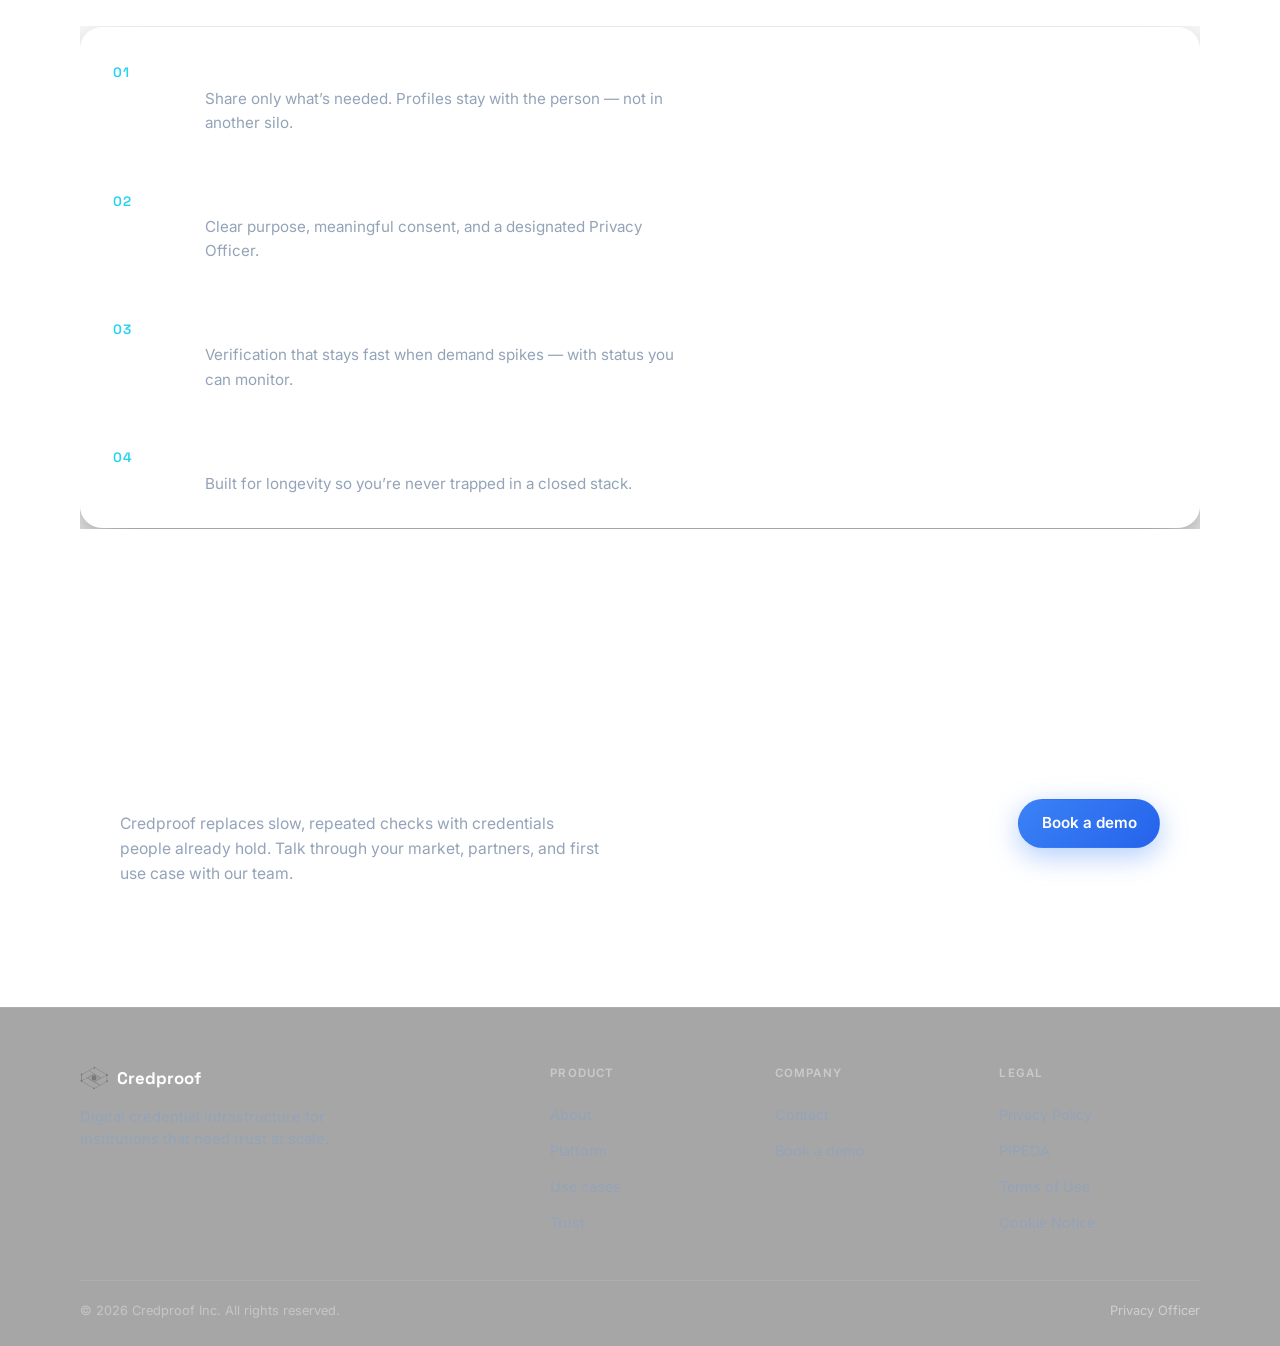
==== commit 6e92abd7: "." ====
--- a/index.html
+++ b/index.html
@@ -268,7 +268,7 @@
               Talk through your market, partners, and first use case with our team.
             </p>
           </div>
-          <a href="mailto:demo@credproof.io" class="btn btn-primary btn-glow">Book a demo</a>
+          <a href="mailto:demo@credproof.ca" class="btn btn-primary btn-glow">Book a demo</a>
         </div>
       </div>
     </section>
@@ -294,8 +294,8 @@
           </div>
           <div>
             <h4>Company</h4>
-            <a href="mailto:hello@credproof.io">Contact</a>
-            <a href="mailto:demo@credproof.io">Book a demo</a>
+            <a href="mailto:hello@credproof.ca">Contact</a>
+            <a href="mailto:demo@credproof.ca">Book a demo</a>
           </div>
           <div>
             <h4>Legal</h4>
@@ -307,8 +307,8 @@
         </div>
       </div>
       <div class="footer-bottom">
-        <span>© 2026 Credproof Inc.</span>
-        <a href="mailto:privacy@credproof.io">Privacy Officer</a>
+        <span>© 2026 Credproof Inc. All rights reserved.</span>
+        <a href="mailto:privacy@credproof.ca">Privacy Officer</a>
       </div>
     </div>
   </footer>
